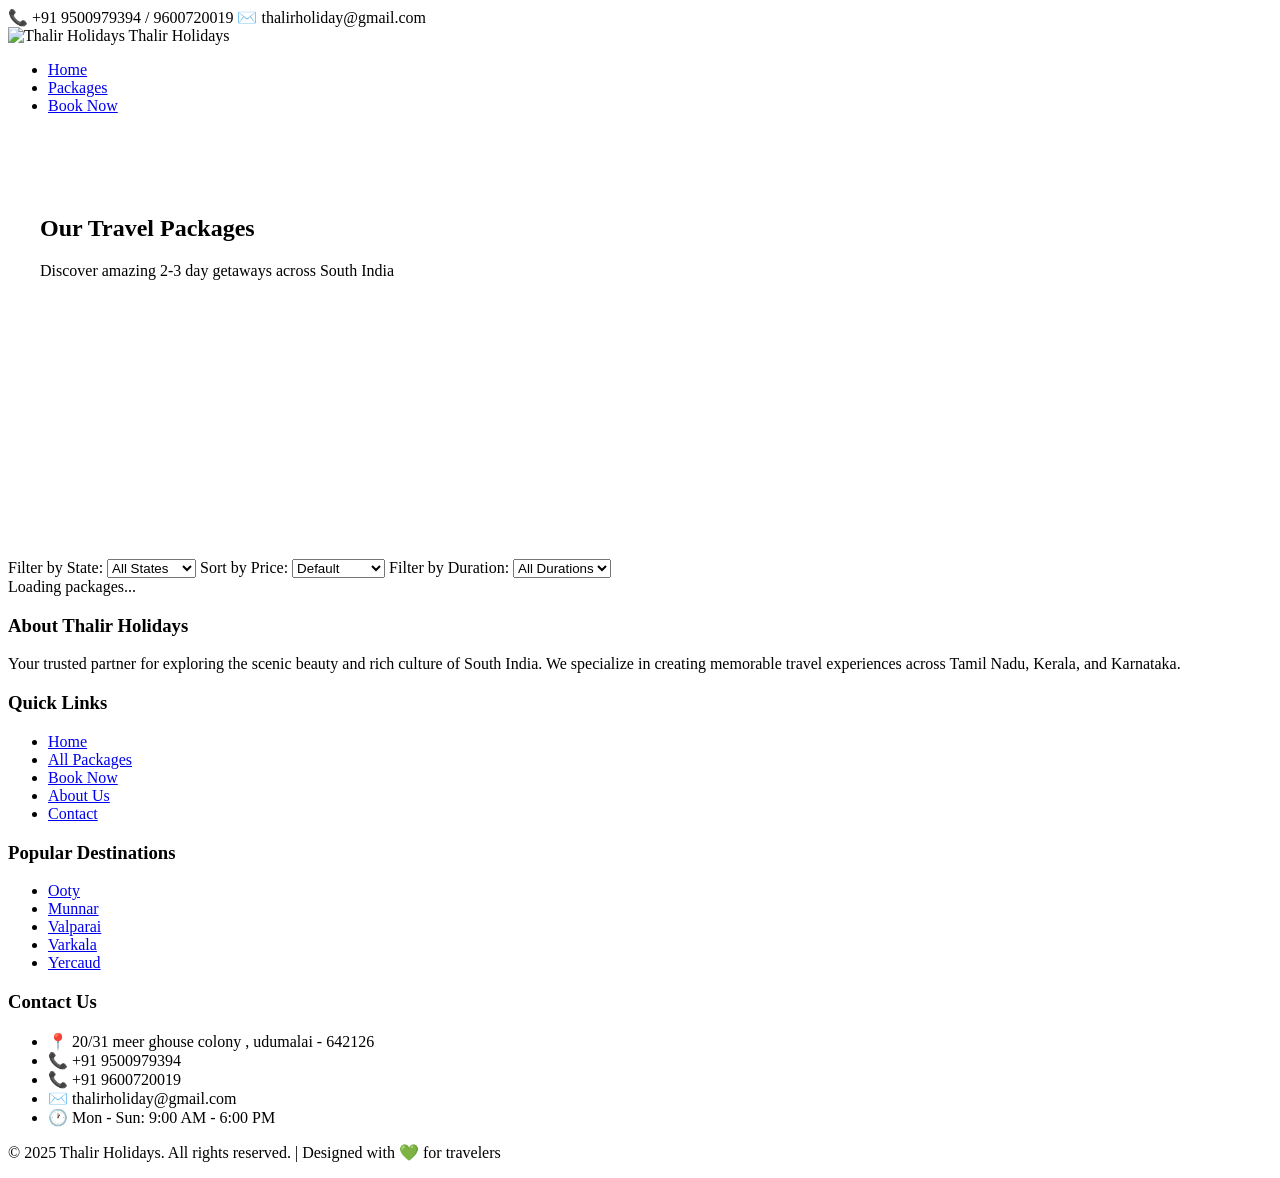
==== docs/packages.html @ 812f3628 "Convert to static site for GitHub Pages" ====
<!DOCTYPE html>
<html lang="en">
<head>
    <meta charset="UTF-8">
    <meta name="viewport" content="width=device-width, initial-scale=1.0">
    <title>Travel Packages - Thalir Holidays</title>
    <link rel="stylesheet" href="/css/styles.css">
</head>
<body>
    <!-- Header -->
    <header>
        <div class="header-top">
            <div class="header-content">
                <div class="contact-info">
                    <span>📞 +91 9500979394 / 9600720019</span>
                    <span>✉️ thalirholiday@gmail.com</span>
                </div>
            </div>
        </div>
        <nav>
            <div class="nav-content">
                <div class="logo">
                    <img src="/images/logo.jpeg" alt="Thalir Holidays" class="logo-image">
                    <span>Thalir Holidays</span>
                </div>
                <ul class="nav-links">
                    <li><a href="/">Home</a></li>
                    <li><a href="/packages" class="active">Packages</a></li>
                    <li><a href="/booking">Book Now</a></li>
                </ul>
            </div>
        </nav>
    </header>

    <!-- Page Header -->
    <section class="hero" style="min-height: 300px; padding: 4rem 2rem;">
        <div class="hero-content">
            <h1>Our Travel Packages</h1>
            <p>Discover amazing 2-3 day getaways across South India</p>
        </div>
    </section>

    <!-- Main Content -->
    <div class="container">
        <!-- Filters -->
        <div class="filters">
            <div class="filter-group">
                <label for="stateFilter">Filter by State:</label>
                <select id="stateFilter">
                    <option value="all">All States</option>
                    <option value="Tamil Nadu">Tamil Nadu</option>
                    <option value="Kerala">Kerala</option>
                    <option value="Karnataka">Karnataka</option>
                </select>

                <label for="priceFilter">Sort by Price:</label>
                <select id="priceFilter">
                    <option value="default">Default</option>
                    <option value="low-to-high">Low to High</option>
                    <option value="high-to-low">High to Low</option>
                </select>

                <label for="durationFilter">Filter by Duration:</label>
                <select id="durationFilter">
                    <option value="all">All Durations</option>
                    <option value="2">2 Days</option>
                    <option value="3">3 Days</option>
                </select>
            </div>
        </div>

        <!-- Packages Grid -->
        <div id="packages-container" class="packages-grid">
            <div class="loading">Loading packages...</div>
        </div>
    </div>

    <!-- Footer -->
    <footer>
        <div class="footer-content">
            <div class="footer-section">
                <h3>About Thalir Holidays</h3>
                <p>Your trusted partner for exploring the scenic beauty and rich culture of South India. We specialize in creating memorable travel experiences across Tamil Nadu, Kerala, and Karnataka.</p>
            </div>

            <div class="footer-section">
                <h3>Quick Links</h3>
                <ul>
                    <li><a href="/index.html">Home</a></li>
                    <li><a href="/packages.html">All Packages</a></li>
                    <li><a href="/booking.html">Book Now</a></li>
                    <li><a href="#about">About Us</a></li>
                    <li><a href="#contact">Contact</a></li>
                </ul>
            </div>

            <div class="footer-section">
                <h3>Popular Destinations</h3>
                <ul>
                    <li><a href="/packages">Ooty</a></li>
                    <li><a href="/packages">Munnar</a></li>
                    <li><a href="/packages">Valparai</a></li>
                    <li><a href="/packages">Varkala</a></li>
                    <li><a href="/packages">Yercaud</a></li>
                </ul>
            </div>

            <div class="footer-section">
                <h3>Contact Us</h3>
                <ul>
                    <li>📍 20/31 meer ghouse colony , udumalai - 642126</li>
                    <li>📞 +91 9500979394</li>
                    <li>📞 +91 9600720019</li>
                    <li>✉️ thalirholiday@gmail.com</li>
                    <li>🕐 Mon - Sun: 9:00 AM - 6:00 PM</li>
                </ul>
            </div>
        </div>

        <div class="footer-bottom">
            <p>&copy; 2025 Thalir Holidays. All rights reserved. | Designed with 💚 for travelers</p>
        </div>
    </footer>

    <script src="/js/main.js"></script>
    <script>
        // Initialize packages page
        document.addEventListener('DOMContentLoaded', () => {
            loadPackages();
            setupFilters();
        });
    </script>
</body>
</html>
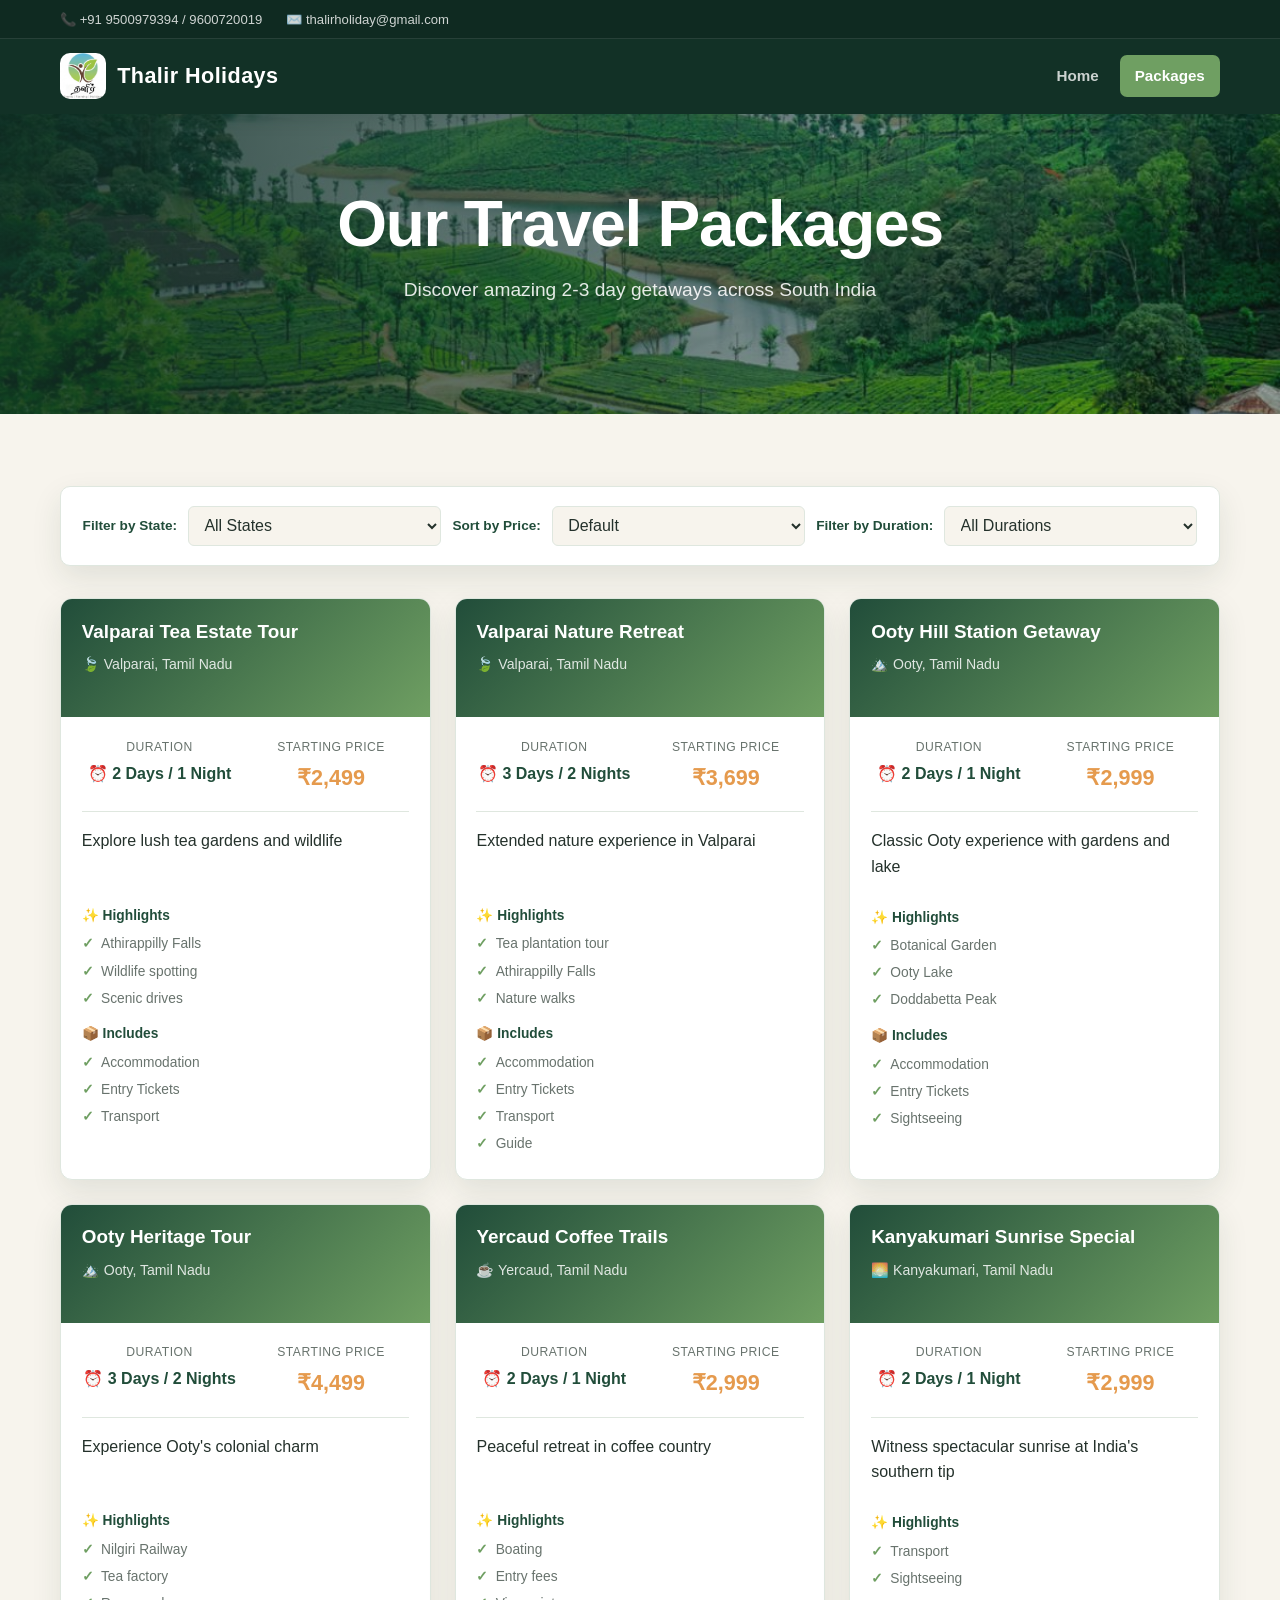
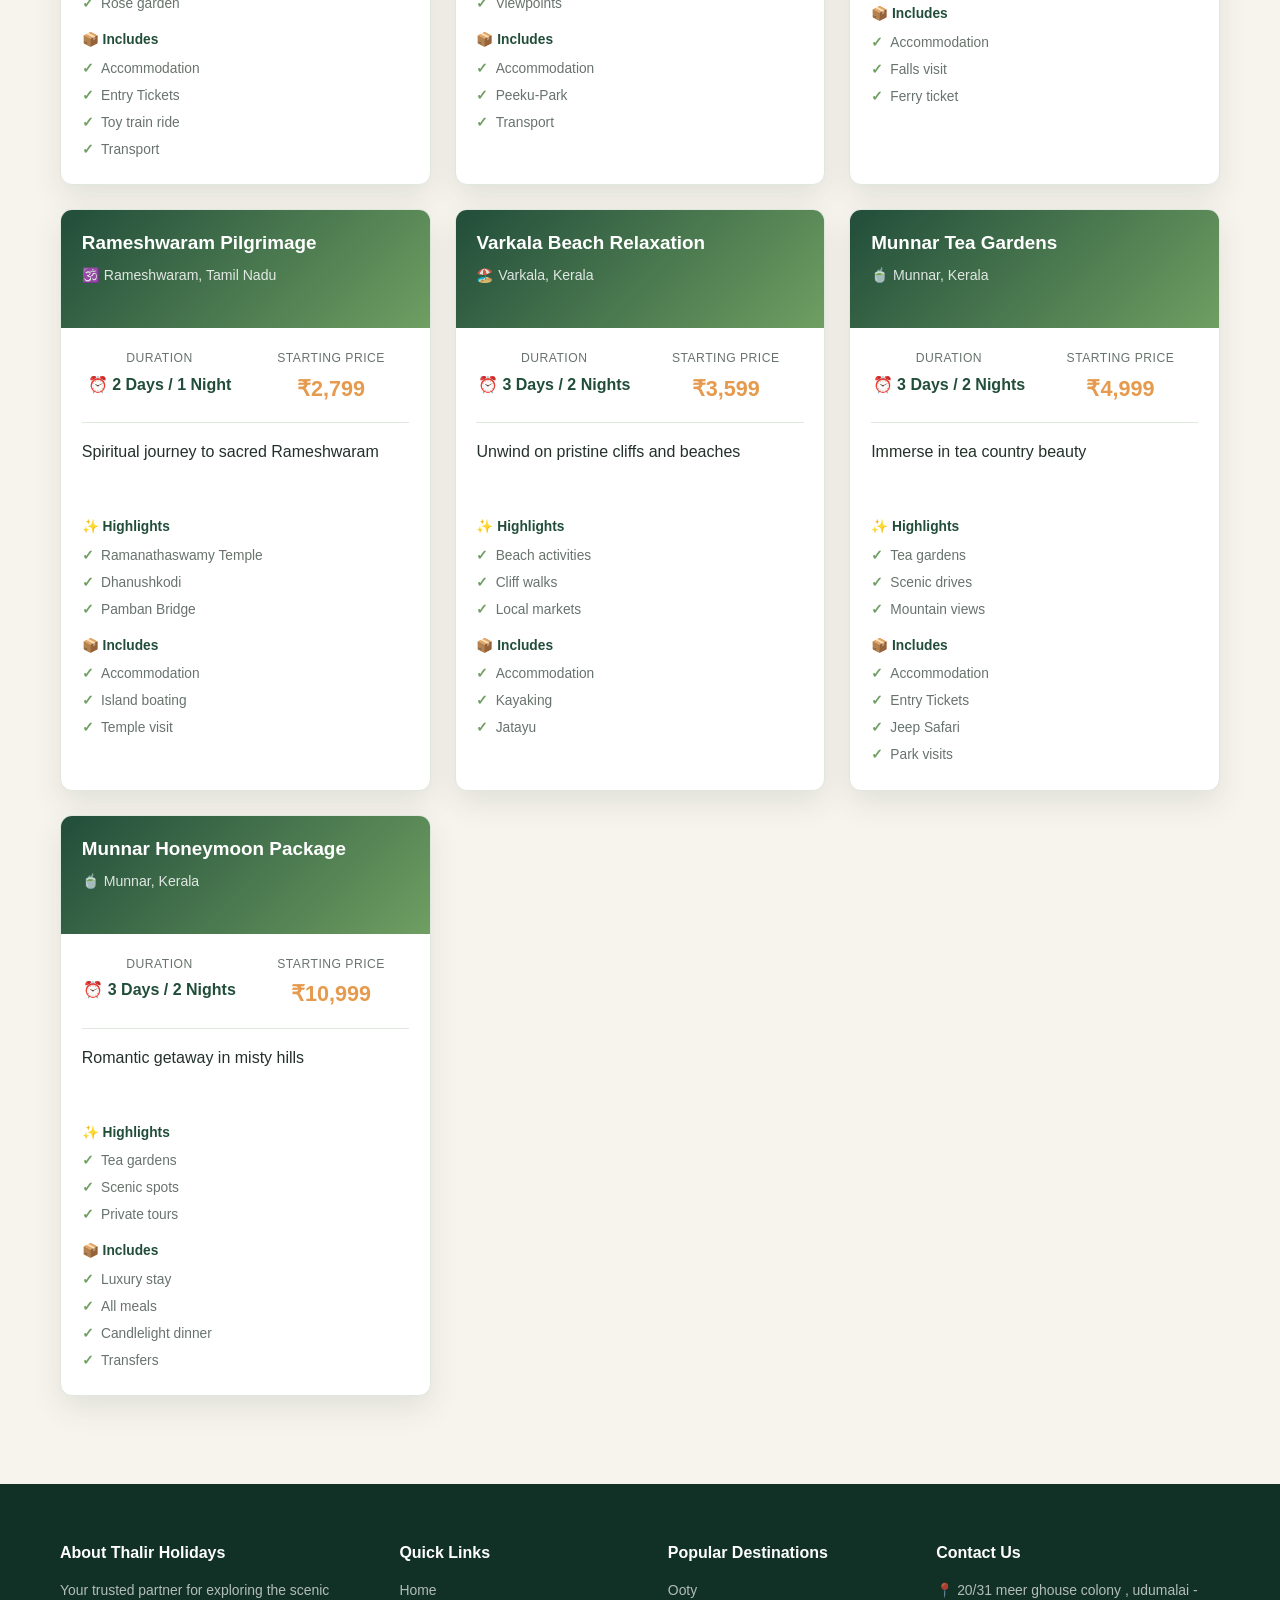
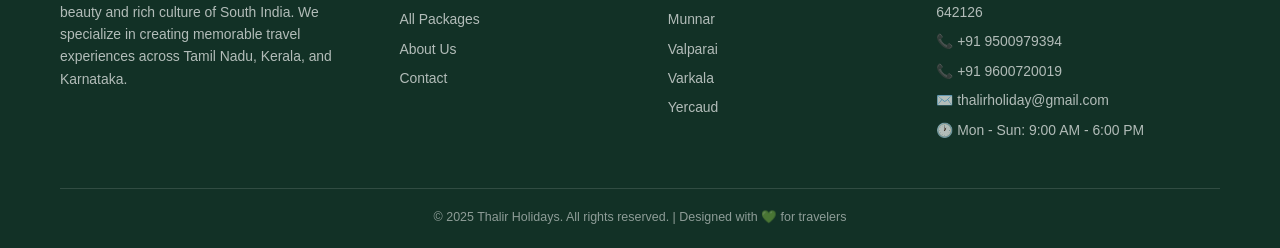
==== commit 58a7b72d: "Create clean static Thalir Holidays website" ====
--- a/docs/packages.html
+++ b/docs/packages.html
@@ -4,7 +4,7 @@
     <meta charset="UTF-8">
     <meta name="viewport" content="width=device-width, initial-scale=1.0">
     <title>Travel Packages - Thalir Holidays</title>
-    <link rel="stylesheet" href="/css/styles.css">
+    <link rel="stylesheet" href="css/styles.css">
 </head>
 <body>
     <!-- Header -->
@@ -20,20 +20,19 @@
         <nav>
             <div class="nav-content">
                 <div class="logo">
-                    <img src="/images/logo.jpeg" alt="Thalir Holidays" class="logo-image">
+                    <img src="images/logo.jpeg" alt="Thalir Holidays" class="logo-image">
                     <span>Thalir Holidays</span>
                 </div>
                 <ul class="nav-links">
-                    <li><a href="/">Home</a></li>
-                    <li><a href="/packages" class="active">Packages</a></li>
-                    <li><a href="/booking">Book Now</a></li>
+                    <li><a href="index.html">Home</a></li>
+                    <li><a href="packages.html" class="active">Packages</a></li>
                 </ul>
             </div>
         </nav>
     </header>
 
     <!-- Page Header -->
-    <section class="hero" style="min-height: 300px; padding: 4rem 2rem;">
+    <section class="hero page-hero">
         <div class="hero-content">
             <h1>Our Travel Packages</h1>
             <p>Discover amazing 2-3 day getaways across South India</p>
@@ -86,9 +85,8 @@
             <div class="footer-section">
                 <h3>Quick Links</h3>
                 <ul>
-                    <li><a href="/index.html">Home</a></li>
-                    <li><a href="/packages.html">All Packages</a></li>
-                    <li><a href="/booking.html">Book Now</a></li>
+                    <li><a href="index.html">Home</a></li>
+                    <li><a href="packages.html">All Packages</a></li>
                     <li><a href="#about">About Us</a></li>
                     <li><a href="#contact">Contact</a></li>
                 </ul>
@@ -97,11 +95,11 @@
             <div class="footer-section">
                 <h3>Popular Destinations</h3>
                 <ul>
-                    <li><a href="/packages">Ooty</a></li>
-                    <li><a href="/packages">Munnar</a></li>
-                    <li><a href="/packages">Valparai</a></li>
-                    <li><a href="/packages">Varkala</a></li>
-                    <li><a href="/packages">Yercaud</a></li>
+                    <li><a href="packages.html">Ooty</a></li>
+                    <li><a href="packages.html">Munnar</a></li>
+                    <li><a href="packages.html">Valparai</a></li>
+                    <li><a href="packages.html">Varkala</a></li>
+                    <li><a href="packages.html">Yercaud</a></li>
                 </ul>
             </div>
 
@@ -122,13 +120,7 @@
         </div>
     </footer>
 
-    <script src="/js/main.js"></script>
-    <script>
-        // Initialize packages page
-        document.addEventListener('DOMContentLoaded', () => {
-            loadPackages();
-            setupFilters();
-        });
-    </script>
+    <script src="js/data.js"></script>
+    <script src="js/main.js"></script>
 </body>
 </html>
--- a/docs/css/styles.css
+++ b/docs/css/styles.css
@@ -0,0 +1,548 @@
+* {
+  box-sizing: border-box;
+  margin: 0;
+  padding: 0;
+}
+
+:root {
+  --forest: #214d3a;
+  --forest-dark: #123126;
+  --leaf: #6f9f62;
+  --sun: #e59a4d;
+  --cream: #f7f4ed;
+  --paper: #ffffff;
+  --ink: #24312b;
+  --muted: #68736d;
+  --line: #dfe7df;
+  --shadow: 0 12px 30px rgba(25, 55, 42, 0.1);
+  --shadow-hover: 0 18px 40px rgba(25, 55, 42, 0.16);
+}
+
+html {
+  scroll-behavior: smooth;
+}
+
+body {
+  background: var(--cream);
+  color: var(--ink);
+  font-family: "Trebuchet MS", "Segoe UI", sans-serif;
+  line-height: 1.6;
+}
+
+a {
+  color: inherit;
+  text-decoration: none;
+}
+
+img {
+  display: block;
+  max-width: 100%;
+}
+
+header {
+  position: sticky;
+  top: 0;
+  z-index: 10;
+  color: var(--paper);
+  background: var(--forest-dark);
+  box-shadow: 0 3px 18px rgba(18, 49, 38, 0.18);
+}
+
+.header-top {
+  background: rgba(0, 0, 0, 0.14);
+  border-bottom: 1px solid rgba(255, 255, 255, 0.1);
+}
+
+.header-content,
+.nav-content,
+.container,
+.footer-content {
+  width: min(1160px, calc(100% - 3rem));
+  margin-inline: auto;
+}
+
+.header-content {
+  display: flex;
+  align-items: center;
+  min-height: 38px;
+}
+
+.contact-info {
+  display: flex;
+  flex-wrap: wrap;
+  gap: 1.5rem;
+  color: rgba(255, 255, 255, 0.8);
+  font-size: 0.82rem;
+}
+
+nav {
+  padding: 0.9rem 0;
+}
+
+.nav-content {
+  display: flex;
+  align-items: center;
+  justify-content: space-between;
+  gap: 2rem;
+}
+
+.logo {
+  display: flex;
+  align-items: center;
+  gap: 0.7rem;
+  font-size: 1.35rem;
+  font-weight: 700;
+  letter-spacing: 0.02em;
+  white-space: nowrap;
+}
+
+.logo-image {
+  width: 46px;
+  height: 46px;
+  border-radius: 10px;
+  object-fit: cover;
+}
+
+.nav-links {
+  display: flex;
+  align-items: center;
+  gap: 0.35rem;
+  list-style: none;
+}
+
+.nav-links a {
+  display: block;
+  padding: 0.55rem 0.95rem;
+  border-radius: 7px;
+  color: rgba(255, 255, 255, 0.78);
+  font-size: 0.95rem;
+  font-weight: 700;
+  transition: background 180ms ease, color 180ms ease;
+}
+
+.nav-links a:hover,
+.nav-links a.active {
+  background: var(--leaf);
+  color: var(--paper);
+}
+
+.hero {
+  display: grid;
+  min-height: 490px;
+  place-items: center;
+  padding: 6rem 1.5rem;
+  color: var(--paper);
+  text-align: center;
+  background: linear-gradient(90deg, rgba(18, 49, 38, 0.82), rgba(18, 49, 38, 0.28)), url("../images/valparai.jpeg") center / cover;
+}
+
+.hero-content {
+  width: min(760px, 100%);
+}
+
+.hero-content h1 {
+  margin-bottom: 1rem;
+  font-size: clamp(2.2rem, 5vw, 4.4rem);
+  line-height: 1.08;
+  letter-spacing: -0.02em;
+}
+
+.hero-content p {
+  max-width: 640px;
+  margin: 0 auto 2rem;
+  color: rgba(255, 255, 255, 0.88);
+  font-size: clamp(1rem, 2vw, 1.2rem);
+}
+
+.page-hero {
+  min-height: 300px;
+  padding: 4rem 1.5rem;
+}
+
+.cta-button {
+  display: inline-flex;
+  align-items: center;
+  justify-content: center;
+  min-height: 48px;
+  padding: 0.8rem 1.5rem;
+  border-radius: 8px;
+  color: var(--paper);
+  background: var(--sun);
+  box-shadow: 0 8px 18px rgba(0, 0, 0, 0.16);
+  font-weight: 700;
+  transition: transform 180ms ease, background 180ms ease;
+}
+
+.cta-button:hover {
+  background: #cf7e34;
+  transform: translateY(-2px);
+}
+
+.container {
+  padding-block: 4.5rem;
+}
+
+.section-title {
+  margin-bottom: 2rem;
+  text-align: center;
+}
+
+.section-title h2 {
+  color: var(--forest);
+  font-size: clamp(1.8rem, 3vw, 2.5rem);
+  line-height: 1.15;
+}
+
+.section-title p {
+  margin-top: 0.55rem;
+  color: var(--muted);
+  font-size: 1.05rem;
+}
+
+.about-section {
+  margin-top: 5rem;
+}
+
+.feature-grid {
+  margin-top: 2rem;
+}
+
+.destinations-grid,
+.packages-grid {
+  display: grid;
+  grid-template-columns: repeat(3, minmax(0, 1fr));
+  gap: 1.5rem;
+}
+
+.destination-card,
+.package-card {
+  min-width: 0;
+  overflow: hidden;
+  border: 1px solid var(--line);
+  border-radius: 12px;
+  background: var(--paper);
+  box-shadow: var(--shadow);
+  transition: transform 180ms ease, box-shadow 180ms ease;
+}
+
+.destination-card:hover,
+.package-card:hover {
+  transform: translateY(-5px);
+  box-shadow: var(--shadow-hover);
+}
+
+.destination-image {
+  position: relative;
+  height: 190px;
+  overflow: hidden;
+  background: var(--leaf);
+}
+
+.destination-image img {
+  width: 100%;
+  height: 100%;
+  object-fit: cover;
+  transition: transform 300ms ease;
+}
+
+.destination-card:hover .destination-image img {
+  transform: scale(1.04);
+}
+
+.destination-info {
+  padding: 1.3rem;
+}
+
+.destination-info h3 {
+  color: var(--forest);
+  font-size: 1.3rem;
+}
+
+.destination-state {
+  margin: 0.35rem 0 0.8rem;
+  color: var(--muted);
+  font-size: 0.88rem;
+}
+
+.destination-info p {
+  min-height: 3.1em;
+  color: var(--ink);
+  font-size: 0.94rem;
+}
+
+.attractions {
+  margin-top: 1rem;
+  padding-top: 0.9rem;
+  border-top: 1px solid var(--line);
+  color: var(--muted);
+  font-size: 0.84rem;
+}
+
+.attractions strong {
+  color: var(--forest);
+}
+
+.package-card {
+  display: flex;
+  flex-direction: column;
+}
+
+.package-header {
+  min-height: 118px;
+  padding: 1.3rem;
+  color: var(--paper);
+  background: linear-gradient(135deg, var(--forest), var(--leaf));
+}
+
+.package-header h3 {
+  font-size: 1.18rem;
+  line-height: 1.25;
+}
+
+.package-destination {
+  margin-top: 0.6rem;
+  color: rgba(255, 255, 255, 0.84);
+  font-size: 0.88rem;
+}
+
+.package-body {
+  display: flex;
+  flex: 1;
+  flex-direction: column;
+  padding: 1.3rem;
+}
+
+.package-details {
+  display: grid;
+  grid-template-columns: 1fr 1fr;
+  gap: 1rem;
+  padding-bottom: 1rem;
+  border-bottom: 1px solid var(--line);
+}
+
+.detail-item {
+  text-align: center;
+}
+
+.detail-item .label {
+  display: block;
+  color: var(--muted);
+  font-size: 0.76rem;
+  text-transform: uppercase;
+  letter-spacing: 0.04em;
+}
+
+.detail-item .value {
+  display: block;
+  margin-top: 0.2rem;
+  color: var(--forest);
+  font-size: 1rem;
+  font-weight: 700;
+}
+
+.price {
+  color: var(--sun) !important;
+  font-size: 1.35rem !important;
+}
+
+.package-description {
+  min-height: 3.1em;
+  margin: 1rem 0;
+  color: var(--ink);
+}
+
+.package-highlights {
+  margin-top: 0.7rem;
+}
+
+.package-highlights h4 {
+  color: var(--forest);
+  font-size: 0.86rem;
+}
+
+.package-highlights ul {
+  margin-top: 0.25rem;
+  list-style: none;
+  color: var(--muted);
+  font-size: 0.86rem;
+}
+
+.package-highlights li {
+  padding: 0.16rem 0;
+}
+
+.package-highlights li::before {
+  margin-right: 0.45rem;
+  color: var(--leaf);
+  content: "✓";
+  font-weight: 700;
+}
+
+.filters {
+  margin-bottom: 2rem;
+  padding: 1.2rem 1.35rem;
+  border: 1px solid var(--line);
+  border-radius: 10px;
+  background: var(--paper);
+  box-shadow: var(--shadow);
+}
+
+.filter-group {
+  display: grid;
+  grid-template-columns: auto minmax(130px, 1fr) auto minmax(130px, 1fr) auto minmax(130px, 1fr);
+  align-items: center;
+  gap: 0.7rem;
+}
+
+.filter-group label {
+  color: var(--forest);
+  font-size: 0.85rem;
+  font-weight: 700;
+}
+
+.filter-group select {
+  width: 100%;
+  min-height: 40px;
+  padding: 0 0.7rem;
+  border: 1px solid var(--line);
+  border-radius: 6px;
+  color: var(--ink);
+  background: var(--cream);
+  font: inherit;
+}
+
+.filter-group select:focus {
+  outline: 2px solid rgba(111, 159, 98, 0.35);
+  border-color: var(--leaf);
+}
+
+footer {
+  margin-top: 1rem;
+  padding: 3.5rem 0 1.2rem;
+  color: rgba(255, 255, 255, 0.82);
+  background: var(--forest-dark);
+}
+
+.footer-content {
+  display: grid;
+  grid-template-columns: 1.3fr 1fr 1fr 1.2fr;
+  gap: 2rem;
+  padding-bottom: 2.5rem;
+}
+
+.footer-section h3 {
+  margin-bottom: 0.8rem;
+  color: var(--paper);
+  font-size: 1rem;
+}
+
+.footer-section p,
+.footer-section li {
+  color: rgba(255, 255, 255, 0.68);
+  font-size: 0.87rem;
+}
+
+.footer-section ul {
+  list-style: none;
+}
+
+.footer-section li {
+  margin-bottom: 0.45rem;
+}
+
+.footer-section a:hover {
+  color: var(--paper);
+}
+
+.footer-bottom {
+  width: min(1160px, calc(100% - 3rem));
+  margin-inline: auto;
+  padding-top: 1.2rem;
+  border-top: 1px solid rgba(255, 255, 255, 0.13);
+  color: rgba(255, 255, 255, 0.52);
+  font-size: 0.78rem;
+  text-align: center;
+}
+
+.loading,
+.empty-state {
+  grid-column: 1 / -1;
+  padding: 3rem 1rem;
+  color: var(--muted);
+  text-align: center;
+}
+
+.empty-state h3 {
+  color: var(--forest);
+}
+
+@media (max-width: 900px) {
+  .destinations-grid,
+  .packages-grid {
+    grid-template-columns: repeat(2, minmax(0, 1fr));
+  }
+
+  .footer-content {
+    grid-template-columns: repeat(2, 1fr);
+  }
+
+  .filter-group {
+    grid-template-columns: auto 1fr auto 1fr;
+  }
+}
+
+@media (max-width: 620px) {
+  .header-content,
+  .nav-content,
+  .container,
+  .footer-content,
+  .footer-bottom {
+    width: min(100% - 2rem, 520px);
+  }
+
+  .header-top {
+    display: none;
+  }
+
+  nav {
+    padding: 0.75rem 0;
+  }
+
+  .nav-content {
+    flex-direction: column;
+    gap: 0.7rem;
+  }
+
+  .logo {
+    font-size: 1.2rem;
+  }
+
+  .nav-links a {
+    padding: 0.45rem 0.7rem;
+    font-size: 0.86rem;
+  }
+
+  .hero {
+    min-height: 420px;
+    padding: 4.5rem 1rem;
+  }
+
+  .container {
+    padding-block: 3rem;
+  }
+
+  .destinations-grid,
+  .packages-grid,
+  .footer-content {
+    grid-template-columns: 1fr;
+  }
+
+  .filter-group {
+    grid-template-columns: 1fr;
+    gap: 0.35rem;
+  }
+
+  .filter-group label:not(:first-child) {
+    margin-top: 0.65rem;
+  }
+}
